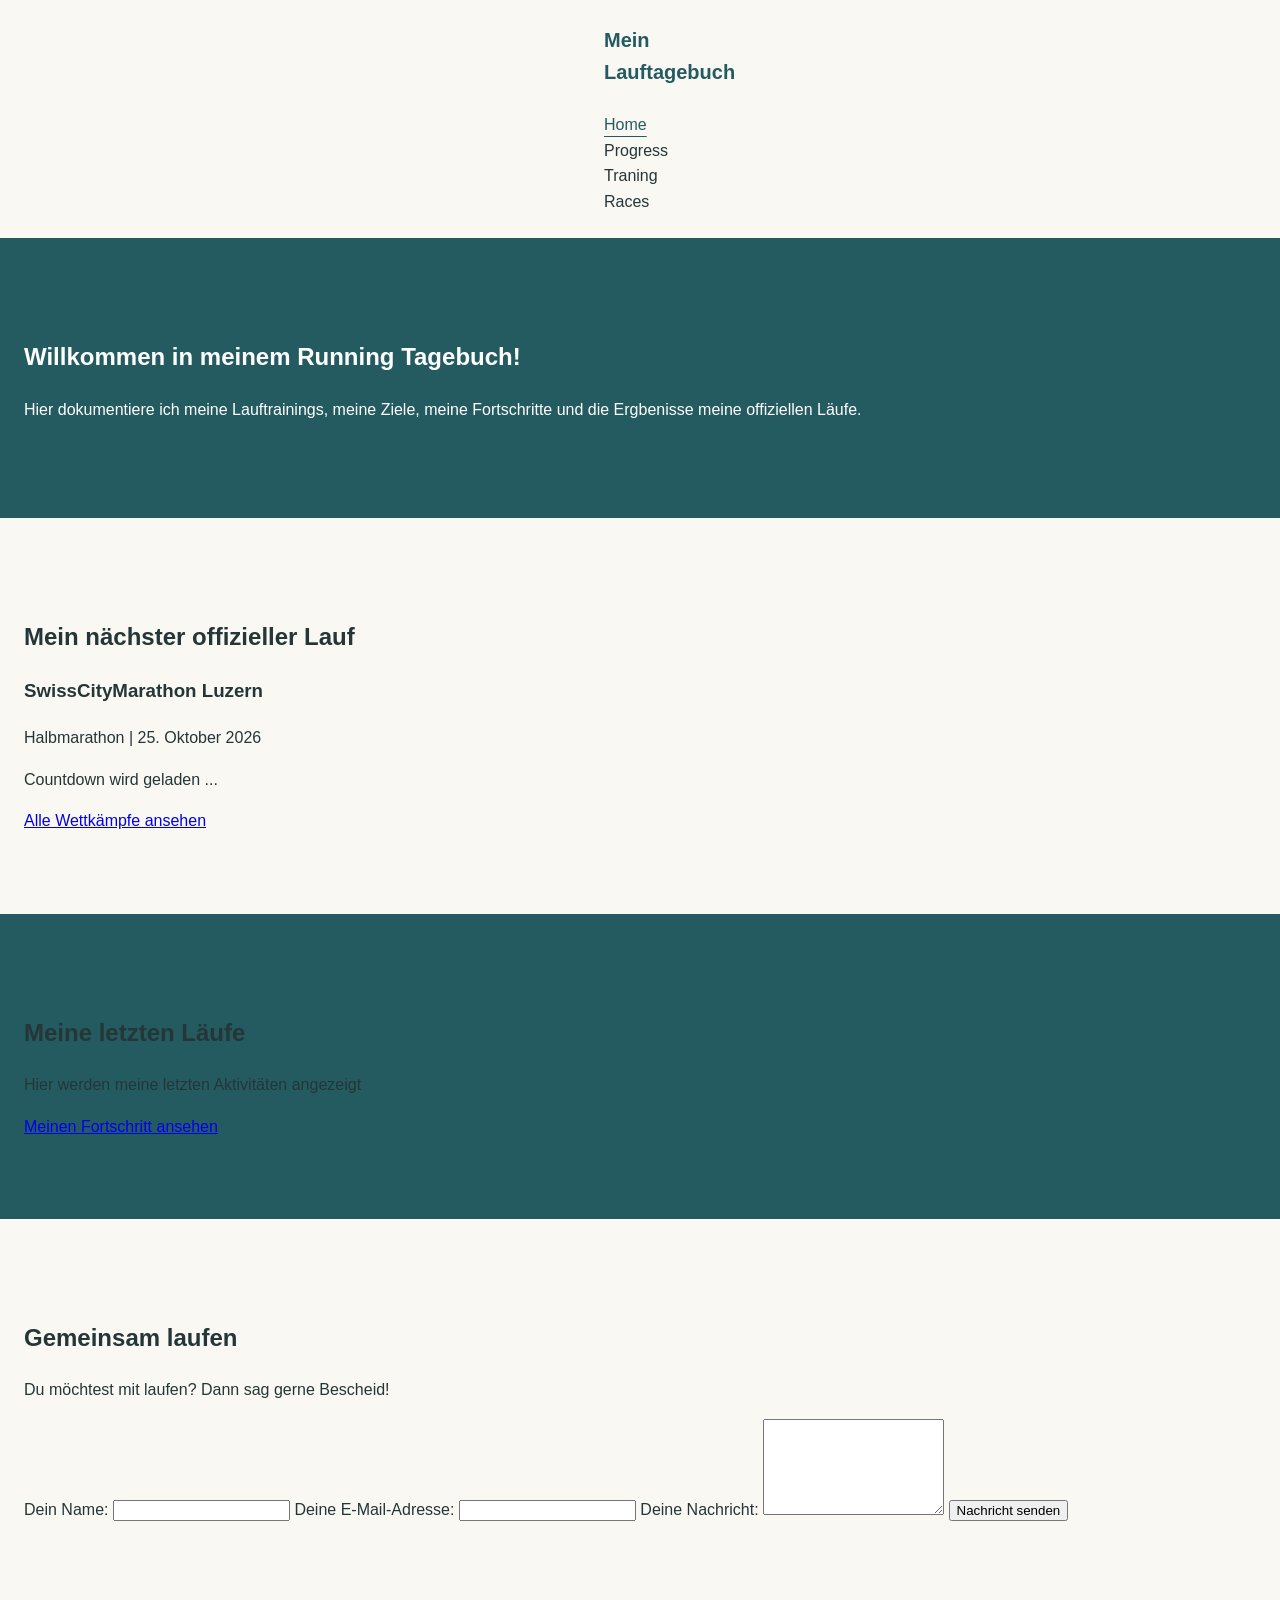
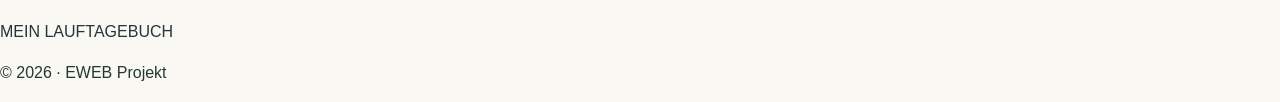
==== index.html @ d71d1ed4 "Verfeinerung Nav" ====
<!doctype html>
<html lang="de">
  <head>
    <meta charset="UTF-8" />
    <meta name="viewport" content="width=device-width, initial-scale=1.0" />
    <title>Startseite | Mein Running Tagebuch</title>
    <link rel="stylesheet" href="css/style.css" />
  </head>

  <body>
    <!-- Header und Navigation -->
    <header class="site-header">
      <div class="header-content">
        <a class="site-logo" href="index.html"> Mein Lauftagebuch </a>

        <nav aria-label="Hauptnavigation">
          <a href="index.html" aria-current="page">Home</a>
          <a href="progress.html">Progress</a>
          <a href="training.html">Traning</a>
          <a href="races.html">Races</a>
        </nav>
      </div>
    </header>

    <!-- Hauptinhalt -->
    <main>
      <!-- Begrüssung-->
      <section class="welcome">
        <h2>Willkommen in meinem Running Tagebuch!</h2>

        <p>
          Hier dokumentiere ich meine Lauftrainings, meine Ziele, meine
          Fortschritte und die Ergbenisse meine offiziellen Läufe.
        </p>
      </section>

      <!-- Nächster offizieller Lauf -->
      <section class="next-race">
        <h2>Mein nächster offizieller Lauf</h2>

        <h3>SwissCityMarathon Luzern</h3>
        <p>Halbmarathon | 25. Oktober 2026</p>

        <div id="race-countdown">
          <p>Countdown wird geladen ...</p>
        </div>

        <a href="races.html">Alle Wettkämpfe ansehen</a>
      </section>

      <!--Letze Läufe-->
      <section class="recent-runs">
        <h2>Meine letzten Läufe</h2>

        <div id="recent-runs-list">
          <p>Hier werden meine letzten Aktivitäten angezeigt</p>
        </div>

        <a href="progress.html">Meinen Fortschritt ansehen</a>
      </section>

      <!-- Gemeinsam laufen-->
      <section class="running-together">
        <h2>Gemeinsam laufen</h2>

        <p>Du möchtest mit laufen? Dann sag gerne Bescheid!</p>

        <form id="running-form">
          <label for="name">Dein Name:</label>
          <input type="text" id="name" name="name" required />

          <label for="email">Deine E-Mail-Adresse:</label>
          <input type="email" id="email" name="email" required />

          <label for="message">Deine Nachricht:</label>
          <textarea id="message" name="message" rows="6" required></textarea>

          <button type="submit">Nachricht senden</button>
        </form>
      </section>
    </main>

    <!--Footer-->
    <footer class="site-footer">
      <div class="footer-content">
        <p class="footer-brand">MEIN LAUFTAGEBUCH</p>
        <p>© 2026 · EWEB Projekt</p>
      </div>
    </footer>

    <!--Javasript-->
    <script src="js/script.js"></script>
  </body>
</html>
---- css/style.css ----
:root {
  --color-background: #faf8f3;
  --color-sage-light: #d6e2d5;
  --color-sage: #9cb9a5;
  --color-primary: #245b61;
  --color-text: #253638;
  --color-white: #ffffff;
}

* {
  box-sizing: border-box;
}

body {
  margin: 0;
  background-color: var(--color-background);
  color: var(--color-text);
  font-family: Arial, Helvetica, sans-serif;
  font-size: 16px;
  line-height: 1.6;
}

/*Einheitliche Gestaltung der Bereiche */
main section {
  padding: 80px 24px;
}

/*Willkommensblock: Petrol */
.welcome {
  background-color: var(--color-primary);
  color: var(--color-white);
}

/* Nächster offizieller Lauf: Beige */
.next-race {
  background-color: var(--color-background);
  color: var(--color-text);
}

/*Letzte Läufe: Salbeigrün */
.recent-runs {
  background-color: var(--color-primary);
  color: var(--color-text);
}

/* Gemeinsam Laufen: Beige */
.running-together {
  background-color: var(--color-background);
  color: var(--color-text);
}


/* Naigation */
.site-header {
  background-color: var(--color-background);
}

.header-content {
  max-width: 120px;
  margin: 0 auto;
  padding: 24px;
  display: flex;
  justify-content: space-between;
  align-items: center;
  gap: 24px;
  flex-wrap: wrap;
}

.site-logo {
  color: var(--color-primary);
  font-size: 1.25rem;
  font-weight: bold;
  text-decoration: none;
}

site.header nav {
  display: flex;
  gap: 24px;
  flex-wrap: wrap,
}

.site-header nav a {
  color: var(--color-text);
  text-decoration: none;
  font-weight: 500;
}

.site-header nav a:hover,
.site-header nav a[aria-current="page"] {
  color: var(--color-primary);
  text-decoration: underline;
  text-underline-offset: 6px;
}
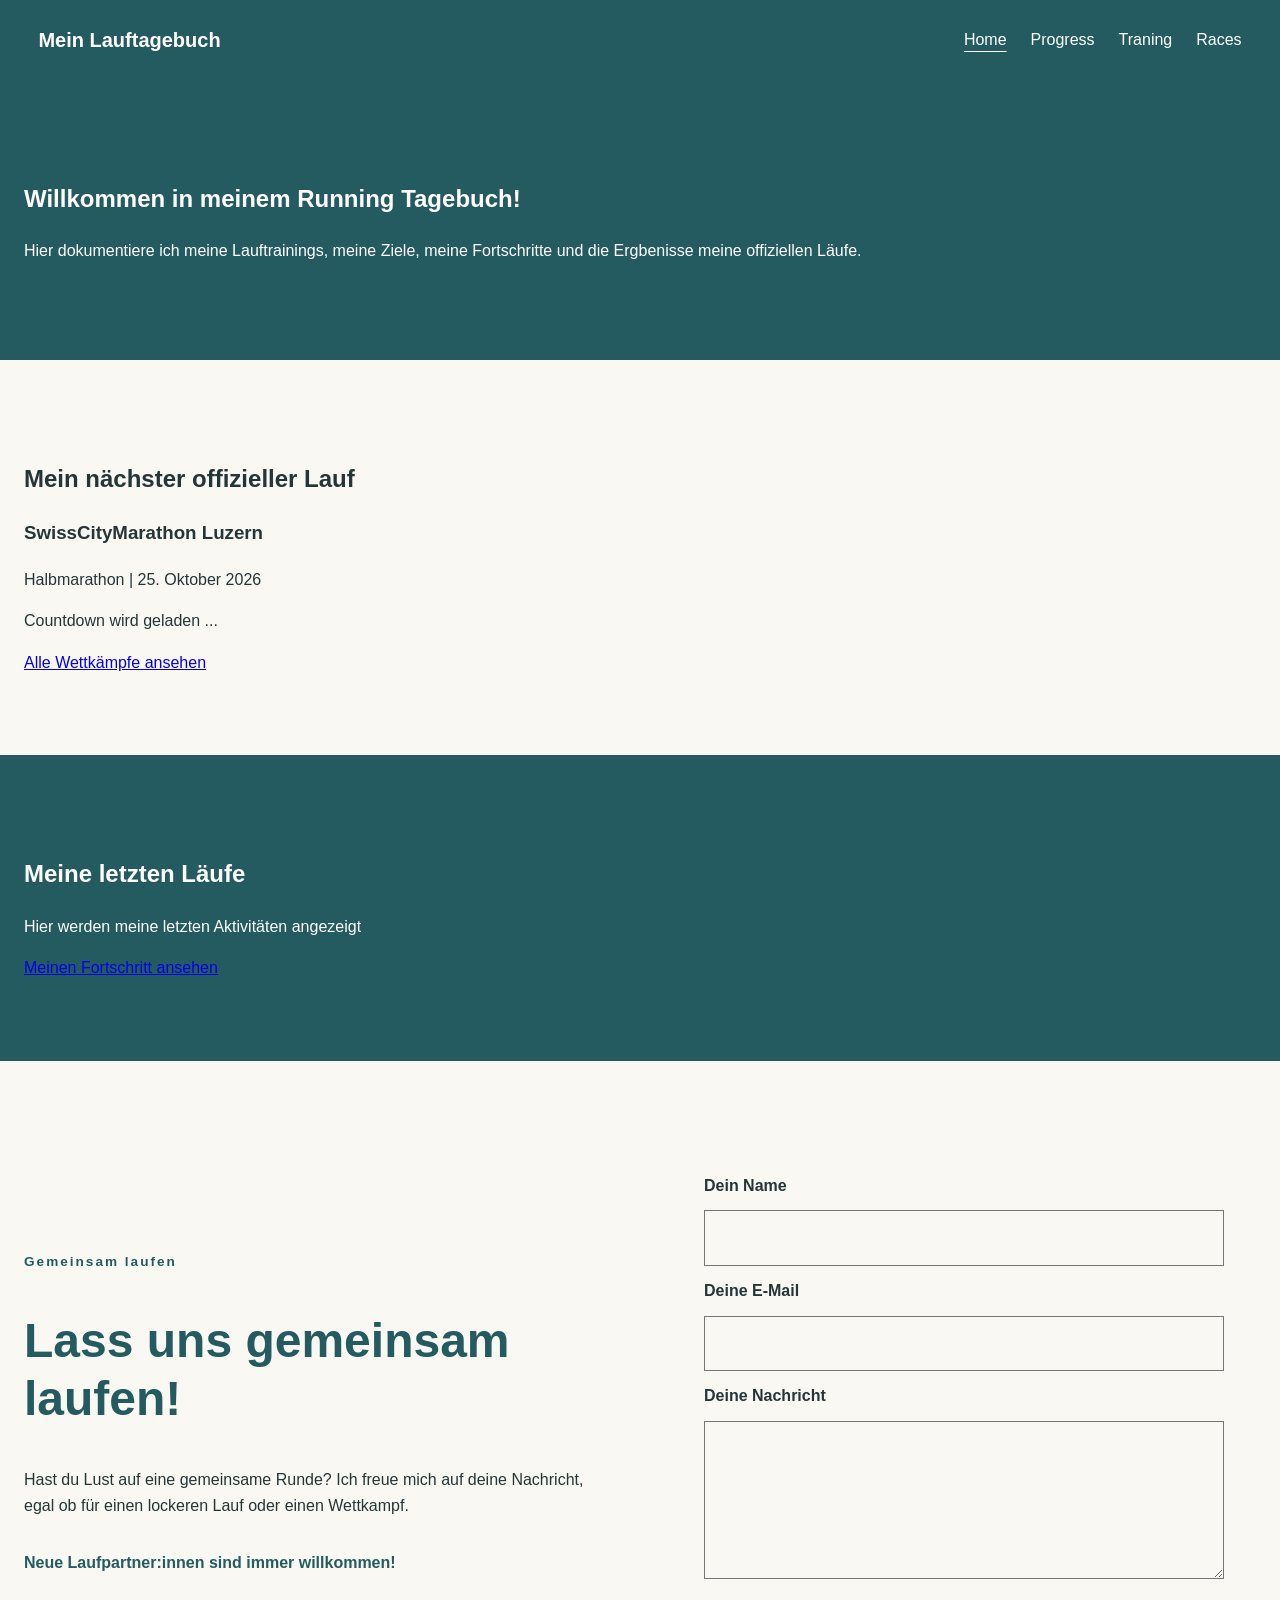
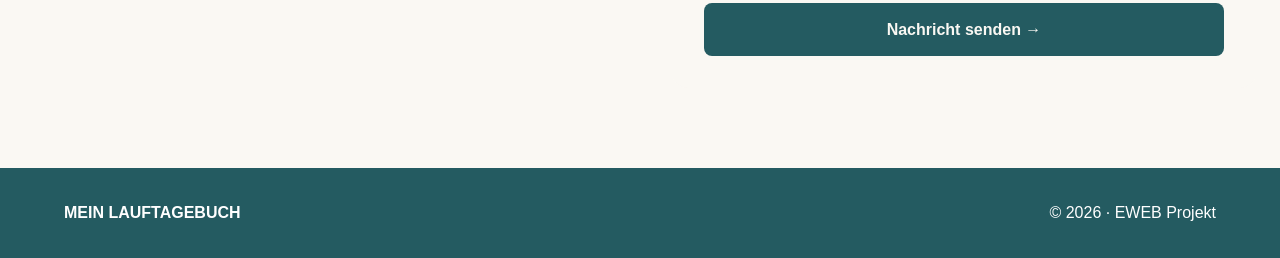
==== commit bc9c3fe5: "Running Form" ====
--- a/index.html
+++ b/index.html
@@ -61,22 +61,46 @@
 
       <!-- Gemeinsam laufen-->
       <section class="running-together">
-        <h2>Gemeinsam laufen</h2>
+        <div class="running-content">
+          <div class="running-intro">
+            <p class="section-label">Gemeinsam laufen</p>
+            <h2>Lass uns gemeinsam laufen!</h2>
 
-        <p>Du möchtest mit laufen? Dann sag gerne Bescheid!</p>
+            <p>
+              Hast du Lust auf eine gemeinsame Runde? Ich freue mich auf deine
+              Nachricht, egal ob für einen lockeren Lauf oder einen Wettkampf.
+            </p>
 
-        <form id="running-form">
-          <label for="name">Dein Name:</label>
-          <input type="text" id="name" name="name" required />
+            <p class="running-note">
+              Neue Laufpartner:innen sind immer willkommen!
+            </p>
+          </div>
 
-          <label for="email">Deine E-Mail-Adresse:</label>
-          <input type="email" id="email" name="email" required />
+          <form id="running-form" class="running-form">
+            <label for="name">Dein Name</label>
+            <input
+              type="text"
+              id="name"
+              name="name"
+              autocomplete="name"
+              required
+            />
 
-          <label for="message">Deine Nachricht:</label>
-          <textarea id="message" name="message" rows="6" required></textarea>
+            <label for="email">Deine E-Mail</label>
+            <input
+              type="email"
+              id="email"
+              name="email"
+              autocomplete="email"
+              required
+            />
 
-          <button type="submit">Nachricht senden</button>
-        </form>
+            <label for="message">Deine Nachricht</label>
+            <textarea id="message" name="message" rows="5" required></textarea>
+
+            <button type="submit">Nachricht senden →</button>
+          </form>
+        </div>
       </section>
     </main>
 
--- a/css/style.css
+++ b/css/style.css
@@ -40,7 +40,7 @@
 /*Letzte Läufe: Salbeigrün */
 .recent-runs {
   background-color: var(--color-primary);
-  color: var(--color-text);
+  color: var(--color-white);
 }
 
 /* Gemeinsam Laufen: Beige */
@@ -49,16 +49,15 @@
   color: var(--color-text);
 }
 
-
-/* Naigation */
+/* Navigation */
 .site-header {
-  background-color: var(--color-background);
+  background-color: var(--color-primary);
 }
 
 .header-content {
-  max-width: 120px;
-  margin: 0 auto;
-  padding: 24px;
+  max-width: 100%;
+  margin: 0;
+  padding: 24px clamp(16px, 3vw, 48px);
   display: flex;
   justify-content: space-between;
   align-items: center;
@@ -67,27 +66,159 @@
 }
 
 .site-logo {
-  color: var(--color-primary);
+  color: #ffffff;
   font-size: 1.25rem;
   font-weight: bold;
   text-decoration: none;
 }
 
-site.header nav {
+.site-header nav {
   display: flex;
   gap: 24px;
-  flex-wrap: wrap,
+  flex-wrap: wrap;
 }
 
 .site-header nav a {
-  color: var(--color-text);
+  color: #ffffff;
   text-decoration: none;
   font-weight: 500;
 }
 
 .site-header nav a:hover,
 .site-header nav a[aria-current="page"] {
-  color: var(--color-primary);
+  color: #ffffff;
   text-decoration: underline;
   text-underline-offset: 6px;
-}+}
+
+/* Footer */
+.site-footer {
+  background-color: var(--color-primary);
+  color: var(--color-white);
+}
+
+.footer-content {
+  max-width: 1200px;
+  margin: 0 auto;
+  padding: 32px 24px;
+  display: flex;
+  justify-content: space-between;
+  align-items: center;
+  gap: 16px;
+  flex-wrap: wrap;
+}
+
+.footer-content p {
+  margin: 0;
+}
+
+.footer-brand {
+  font-weight: bold;
+}
+
+/* Sichtbarer Tastaturfokus */
+a:focus-visible,
+button:focus-visible,
+input:foucus-visible,
+textarea:focus-visible {
+  outline: 3px solid #9cb9a5;
+  outline-offset: 4px;
+}
+
+/* Anpassung für Smartphone */
+@media (max-width: 600px) {
+  .header-content {
+    flex-direction: column;
+    align-items: flex-start;
+  }
+
+  .site-header nav {
+    gap: 12px 20px;
+  }
+
+  .footer-content {
+    flex-direction: column;
+    align-items: flex-start;
+  }
+}
+
+/* Run Together */
+.running-content {
+  max-width: 100%;
+  margin: 0 auto;
+  display: grid;
+  grid-template-columns: 1fr 1fr;
+  gap: 64px;
+  align-items: center;
+}
+
+.running-intro h2 {
+  color: var(--color-primary);
+  font-size: clamp(2rem, 4vw, 3rem);
+  line-height: 1.2;
+}
+
+.section-label {
+  color: var(--color-primary);
+  font-size: 0.85rem;
+  font-weight: bold;
+  letter-spacing: 2px;
+}
+
+.running-note {
+  margin-top: 32px;
+  font-weight: bold;
+  color: var(--color-primary);
+}
+
+/* Formularkarte */
+.running-form {
+  background-color: var(--color-background);
+  padding: 32px;
+  border-radius: 16px;
+  display: flex;
+  flex-direction: column;
+  gap: 12px;
+}
+
+.running-form label {
+  font-weight: 600;
+}
+
+.running-form input,
+.running-form textarea {
+  width: 100%;
+  padding: 14px;
+  border: 1px solid #777777;
+  font: inherit;
+  background-color: var(--color-background);
+  color: var(--color-text);
+}
+
+.running-form button {
+  margin-top: 12px;
+  padding: 14px 20px;
+  border: none;
+  border-radius: 8px;
+  background-color: var(--color-primary);
+  color: var(--color-background);
+  font: inherit;
+  font-weight: bold;
+  cursor: pointer;
+}
+
+.running-form button:hover {
+  text-decoration: underline;
+}
+
+/* Smartphone */
+@media (max-width: 768px) {
+  .running-content {
+    grid-template-columns: 1fr;
+    gap: 32px;
+  }
+
+  .running-form {
+    padding: 24px;
+  }
+}
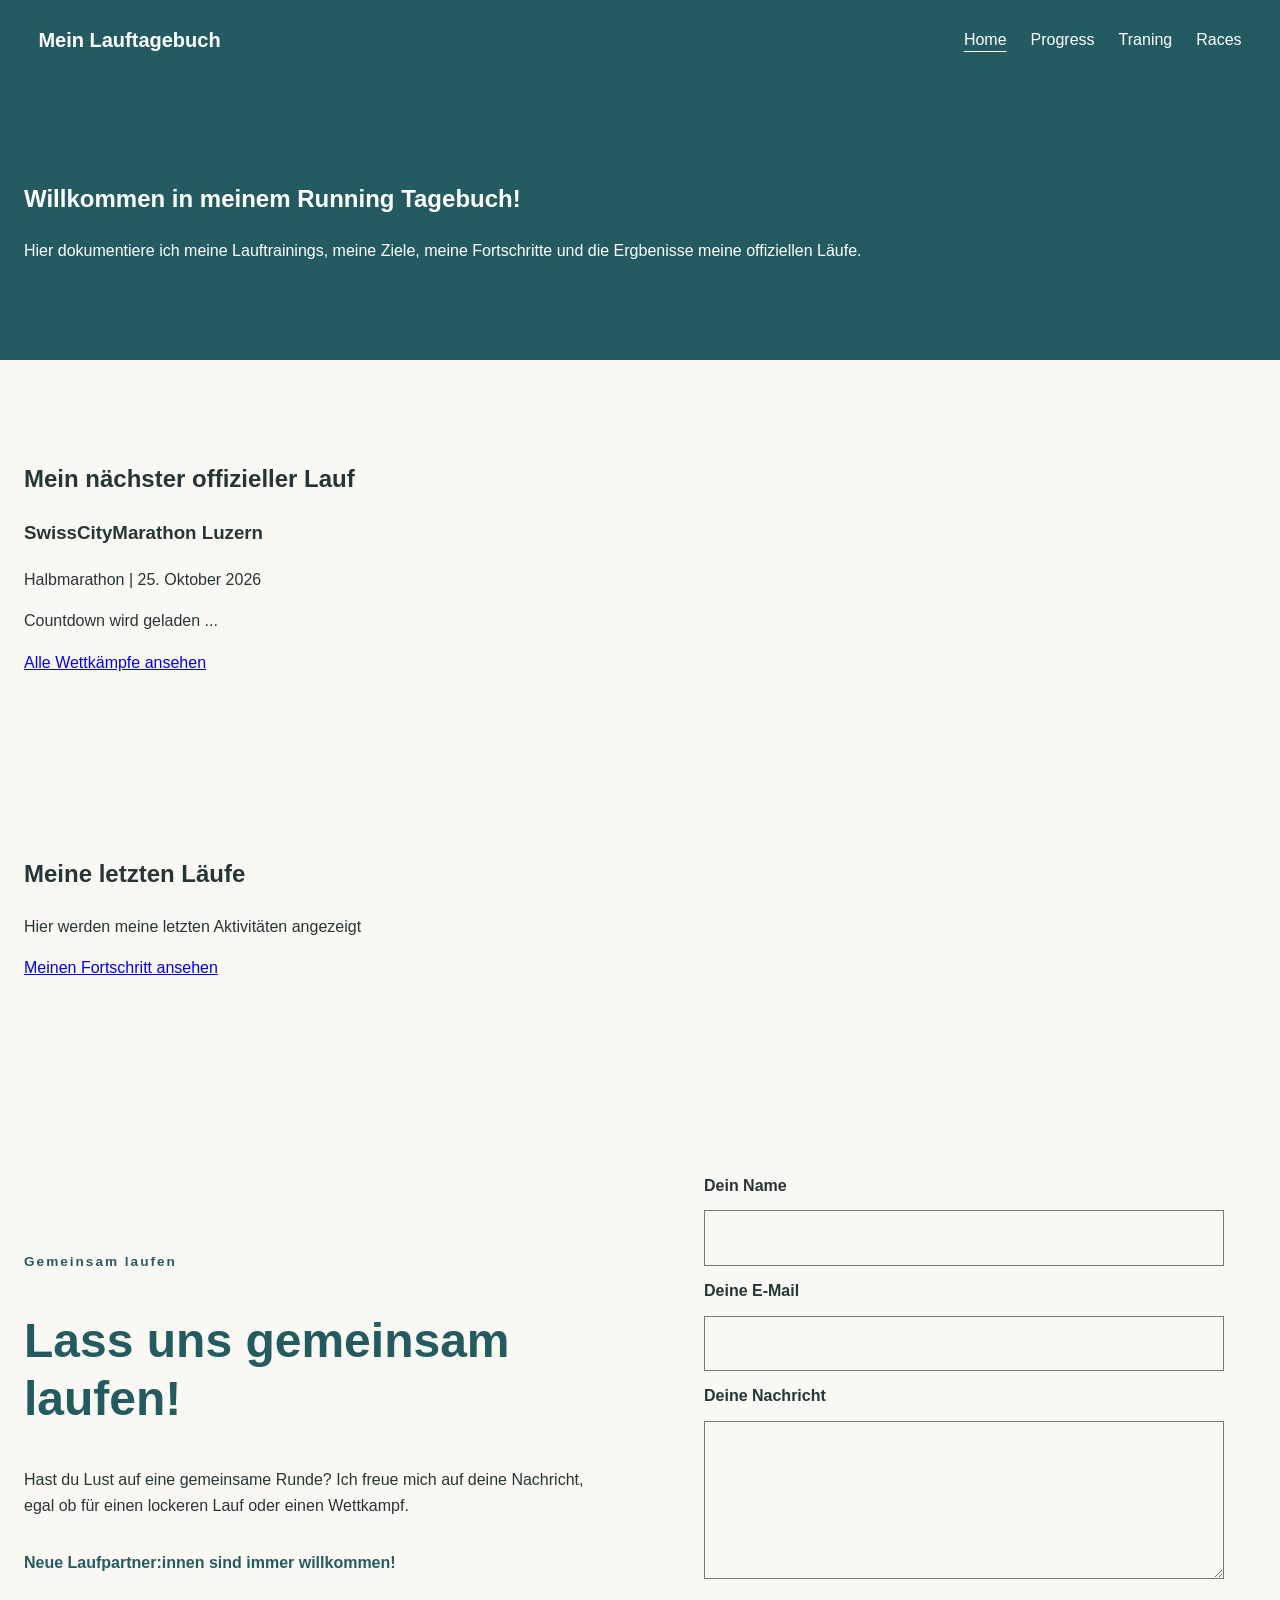
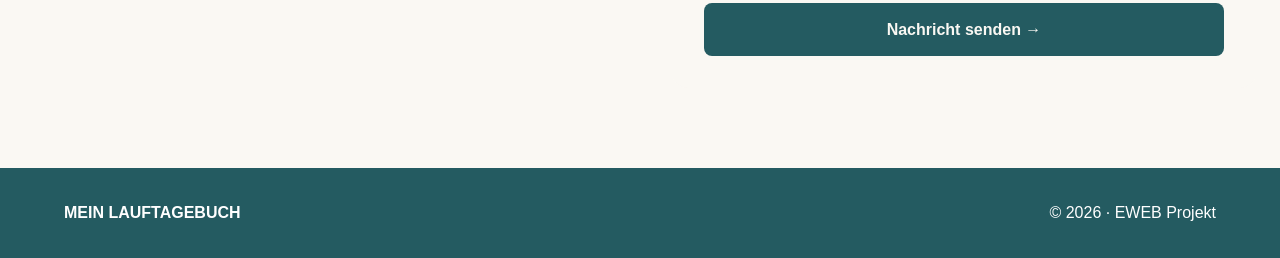
==== commit 0c209853: "Test" ====
--- a/index.html
+++ b/index.html
@@ -49,7 +49,7 @@
       </section>
 
       <!--Letze Läufe-->
-      <section class="recent-runs">
+      <section class="recent-activities">
         <h2>Meine letzten Läufe</h2>
 
         <div id="recent-runs-list">
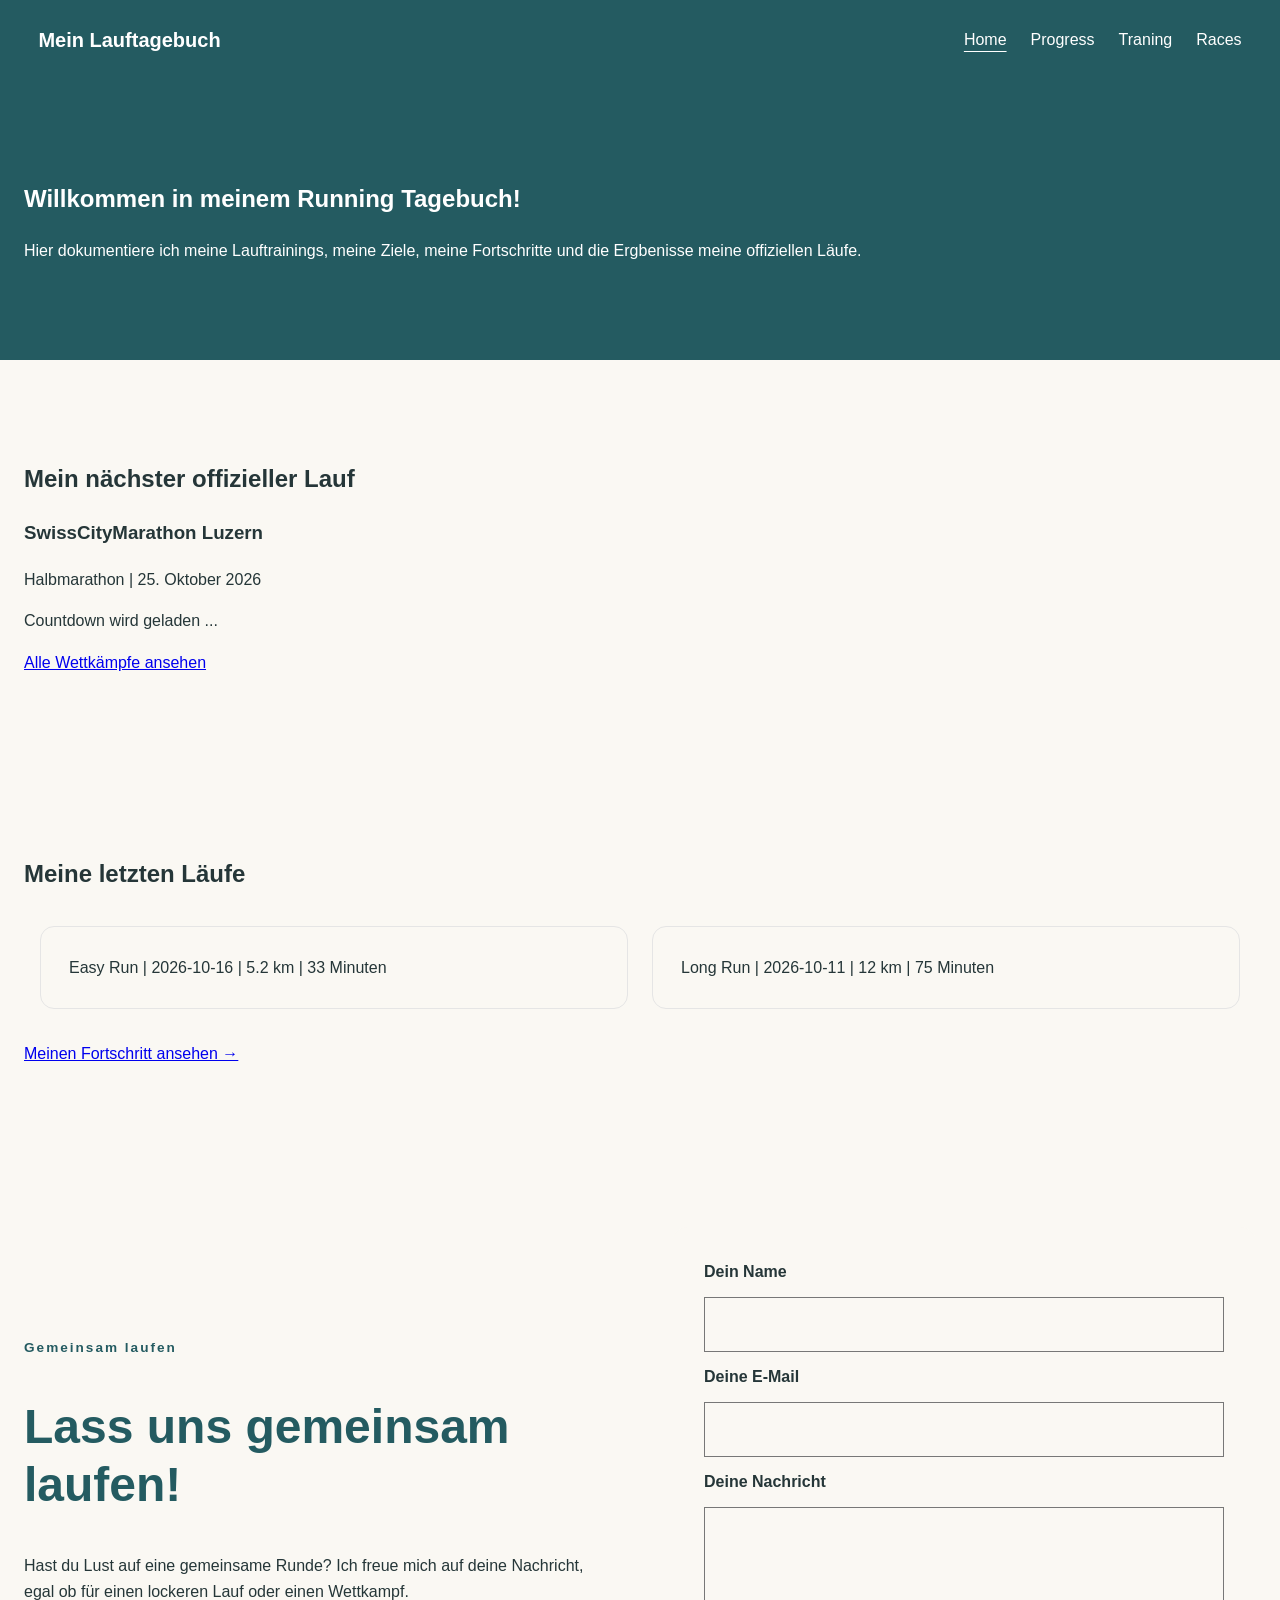
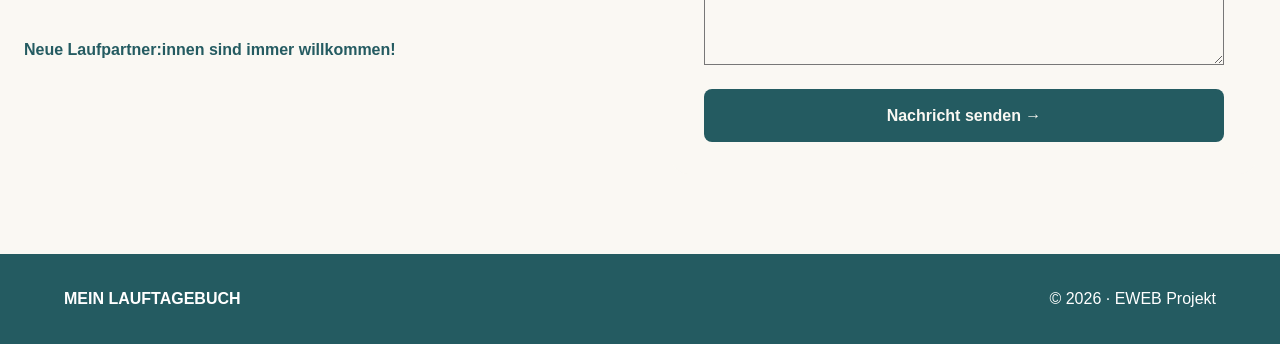
==== commit 0072605e: "Optik Progress Homepage" ====
--- a/index.html
+++ b/index.html
@@ -56,7 +56,9 @@
           <p>Hier werden meine letzten Aktivitäten angezeigt</p>
         </div>
 
-        <a href="progress.html">Meinen Fortschritt ansehen</a>
+        <div class="progress.html">
+          <a href="progress.html"> Meinen Fortschritt ansehen → </a>
+        </div>
       </section>
 
       <!-- Gemeinsam laufen-->
@@ -114,5 +116,6 @@
 
     <!--Javasript-->
     <script src="js/script.js"></script>
+    <script src="js/activities.js"></script>
   </body>
 </html>
--- a/css/style.css
+++ b/css/style.css
@@ -222,3 +222,53 @@
     padding: 24px;
   }
 }
+
+/* Letzte drei Läufe */
+#recent-runs-list {
+  display: grid;
+  grid-template-columns: repeat(2, 1fr);
+  gap: 24px;
+  max-width: 1200px;
+  margin: 32px auto;
+}
+
+/* Einzelne Laufkart */
+.run-card {
+  background-color: var(--color-background);
+  color: var(--color-text);
+  padding: 28px;
+  border-radius: 14px;
+  border: 1px solid #e5e5e5;
+}
+
+.run-card h3 {
+  color: var(--color-primary);
+  margin-top: 0;
+}
+
+/* Link unter den Karten */
+.progress-link {
+  text-align: center;
+  margin-top: 32px;
+}
+
+.progress-link a {
+  display: inline-block;
+  color: var(--color-background);
+  border: 1px solid var(--color-background);
+  padding: 12px 24px;
+  border-radius: 8px;
+  text-decoration: none;
+}
+
+.progress-link a:hover {
+  background-color: var(--color-background);
+  color: var(--color-primary);
+}
+
+/* Responsive Darstellung */
+@media (max-width: 800px) {
+  #recent-runs-list {
+    grid-template-columns: 1fr;
+  }
+}
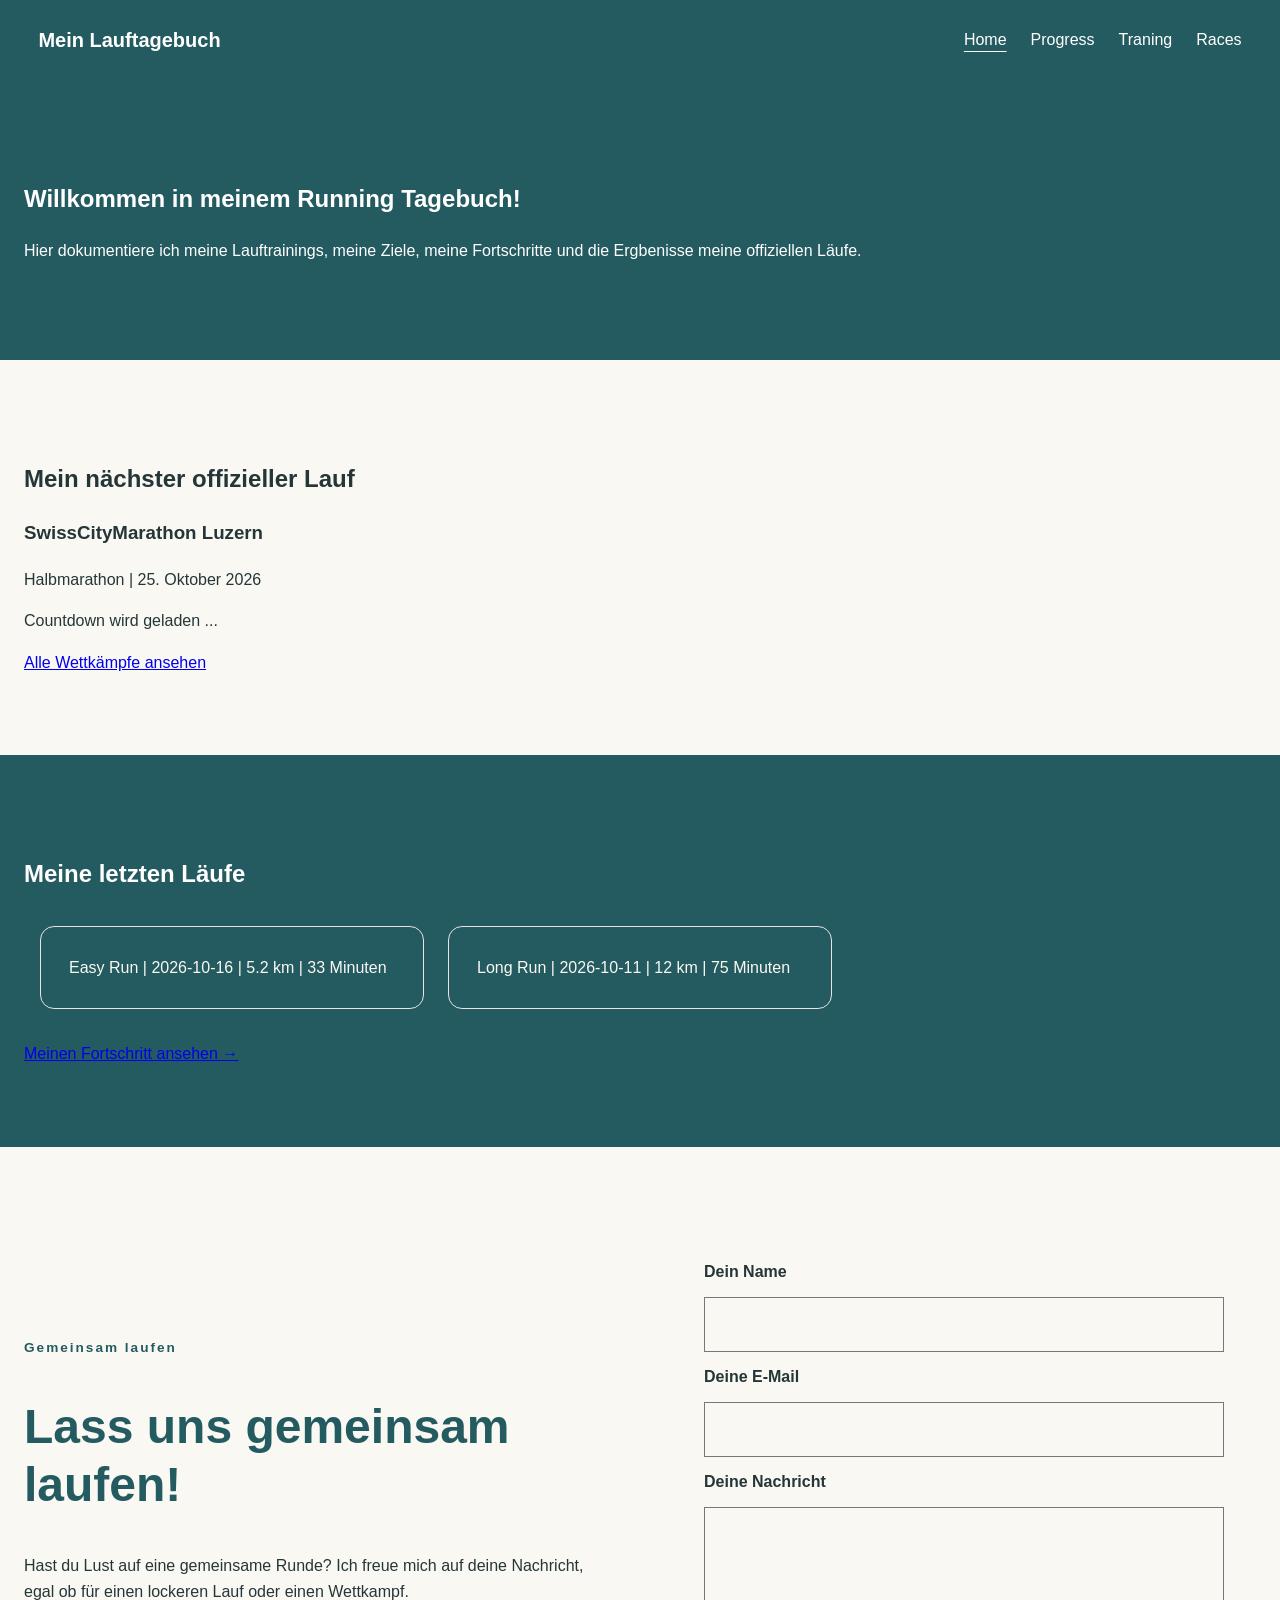
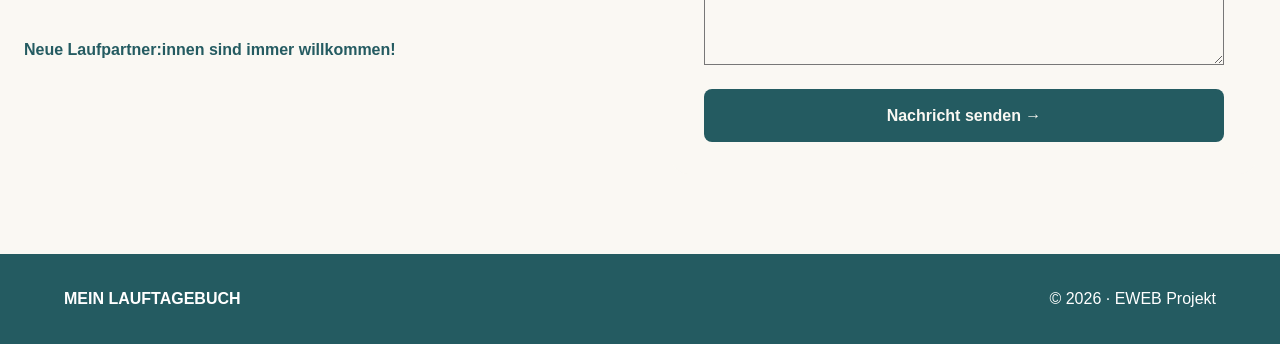
==== commit dd99e51e: "Feinschliff" ====
--- a/index.html
+++ b/index.html
@@ -49,7 +49,7 @@
       </section>
 
       <!--Letze Läufe-->
-      <section class="recent-activities">
+      <section class="recent-runs">
         <h2>Meine letzten Läufe</h2>
 
         <div id="recent-runs-list">
--- a/css/style.css
+++ b/css/style.css
@@ -226,16 +226,22 @@
 /* Letzte drei Läufe */
 #recent-runs-list {
   display: grid;
-  grid-template-columns: repeat(2, 1fr);
+  grid-template-columns: repeat(3, minmax(0, 1fr));
   gap: 24px;
   max-width: 1200px;
   margin: 32px auto;
 }
 
+@media (max-width: 800px) {
+  #recent-runs-list {
+    grid-template-columns: 1fr;
+  }
+}
+
 /* Einzelne Laufkart */
 .run-card {
-  background-color: var(--color-background);
-  color: var(--color-text);
+  background-color: var(--color-primary);
+  color: var(--color-background);
   padding: 28px;
   border-radius: 14px;
   border: 1px solid #e5e5e5;
@@ -255,7 +261,7 @@
 .progress-link a {
   display: inline-block;
   color: var(--color-background);
-  border: 1px solid var(--color-background);
+  border: 1px solid var(--color-primary);
   padding: 12px 24px;
   border-radius: 8px;
   text-decoration: none;
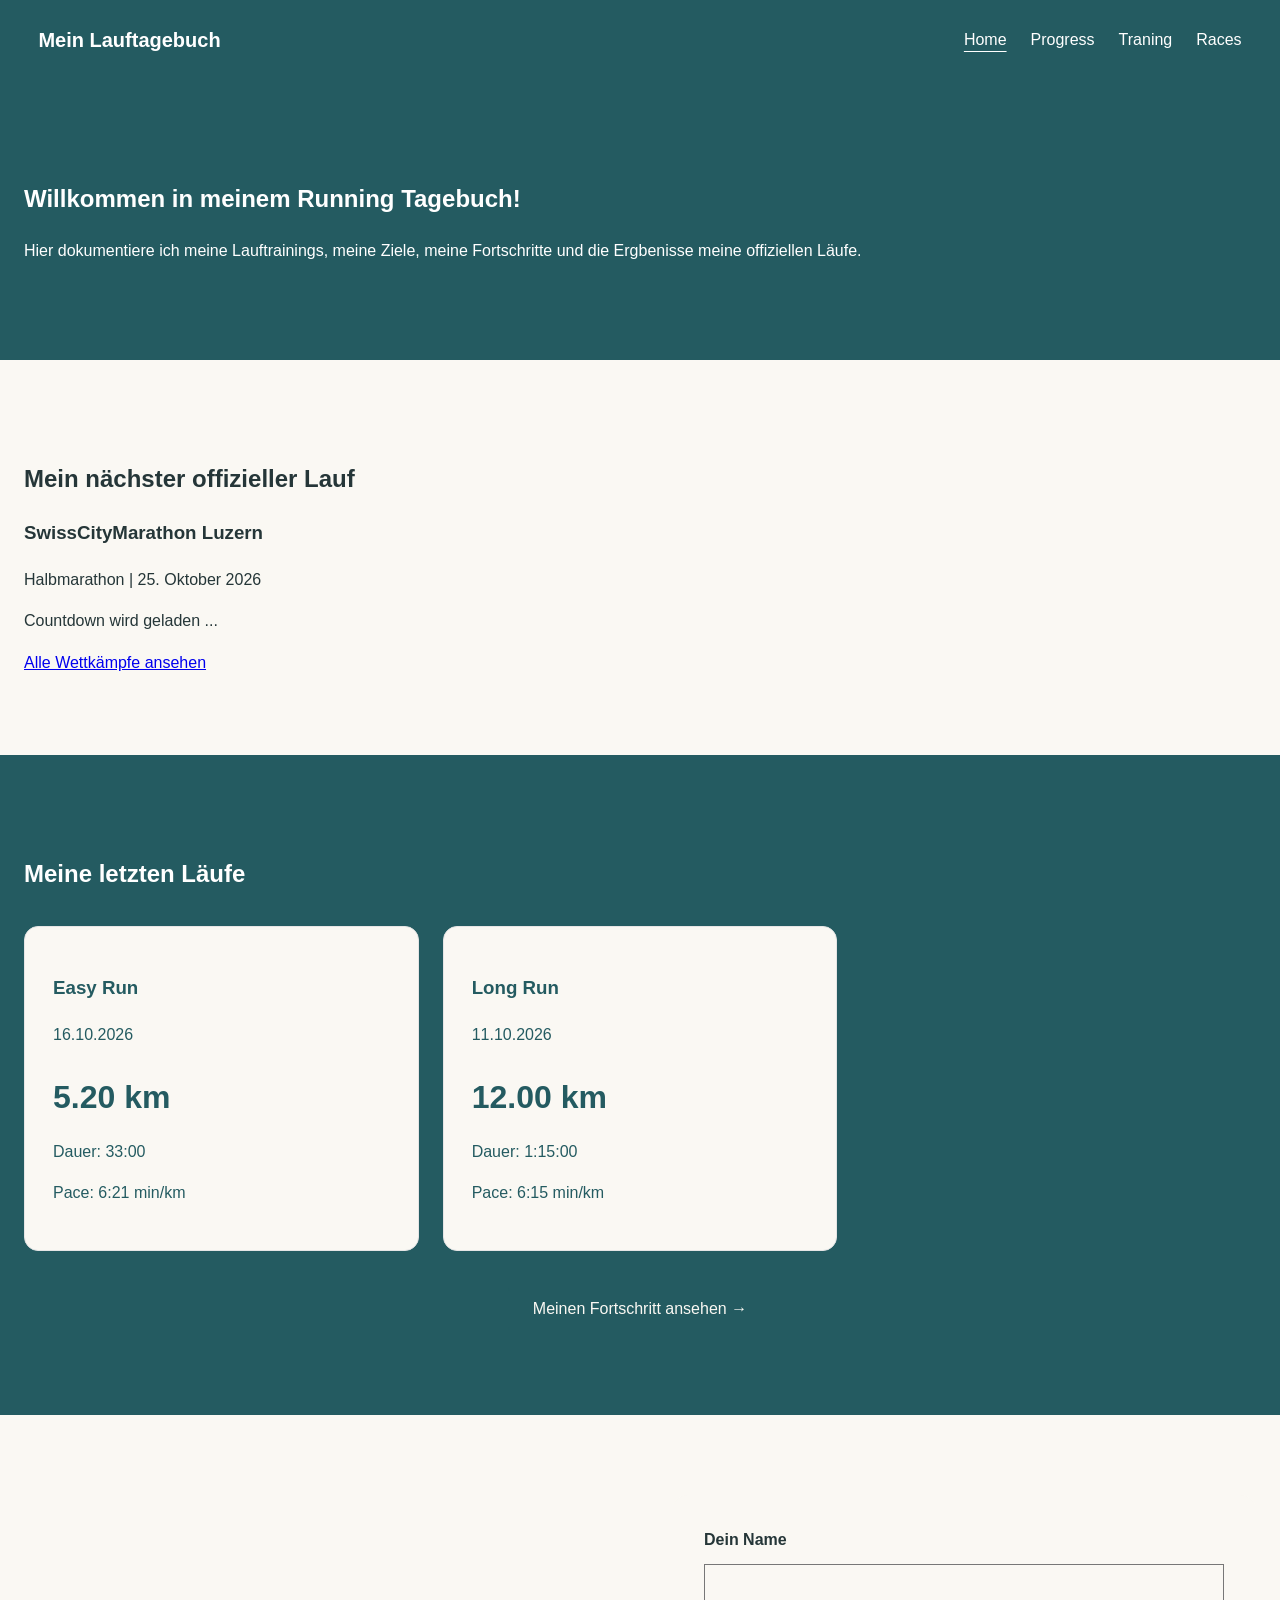
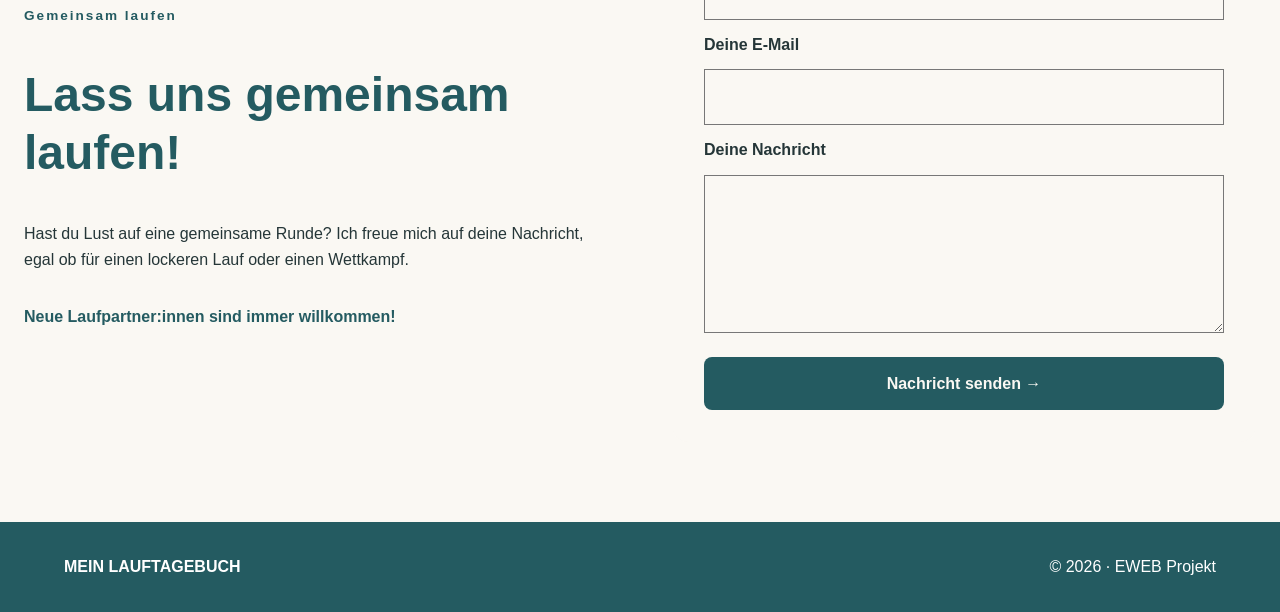
==== commit 350b042f: "diverses" ====
--- a/index.html
+++ b/index.html
@@ -56,8 +56,8 @@
           <p>Hier werden meine letzten Aktivitäten angezeigt</p>
         </div>
 
-        <div class="progress.html">
-          <a href="progress.html"> Meinen Fortschritt ansehen → </a>
+        <div class="progress-link">
+          <a href="progress.html">Meinen Fortschritt ansehen →</a>
         </div>
       </section>
 
--- a/css/style.css
+++ b/css/style.css
@@ -228,7 +228,6 @@
   display: grid;
   grid-template-columns: repeat(3, minmax(0, 1fr));
   gap: 24px;
-  max-width: 1200px;
   margin: 32px auto;
 }
 
@@ -240,8 +239,8 @@
 
 /* Einzelne Laufkart */
 .run-card {
-  background-color: var(--color-primary);
-  color: var(--color-background);
+  background-color: var(--color-background);
+  color: var(--color-primary);
   padding: 28px;
   border-radius: 14px;
   border: 1px solid #e5e5e5;
@@ -249,7 +248,25 @@
 
 .run-card h3 {
   color: var(--color-primary);
-  margin-top: 0;
+  margin-top: 0 0 8px;
+}
+
+.run-date {
+  color: var(--color-primary);
+  margin: 0 0 24px;
+}
+
+.run-distance {
+  color: var(--color-primary);
+  font-size: 2rem;
+  font-weight: bold;
+  margin: 0 0 16px;
+}
+
+@media (max-width: 800px) {
+  #recent-runs-list {
+    grid-template-columns: 1fr;
+  }
 }
 
 /* Link unter den Karten */
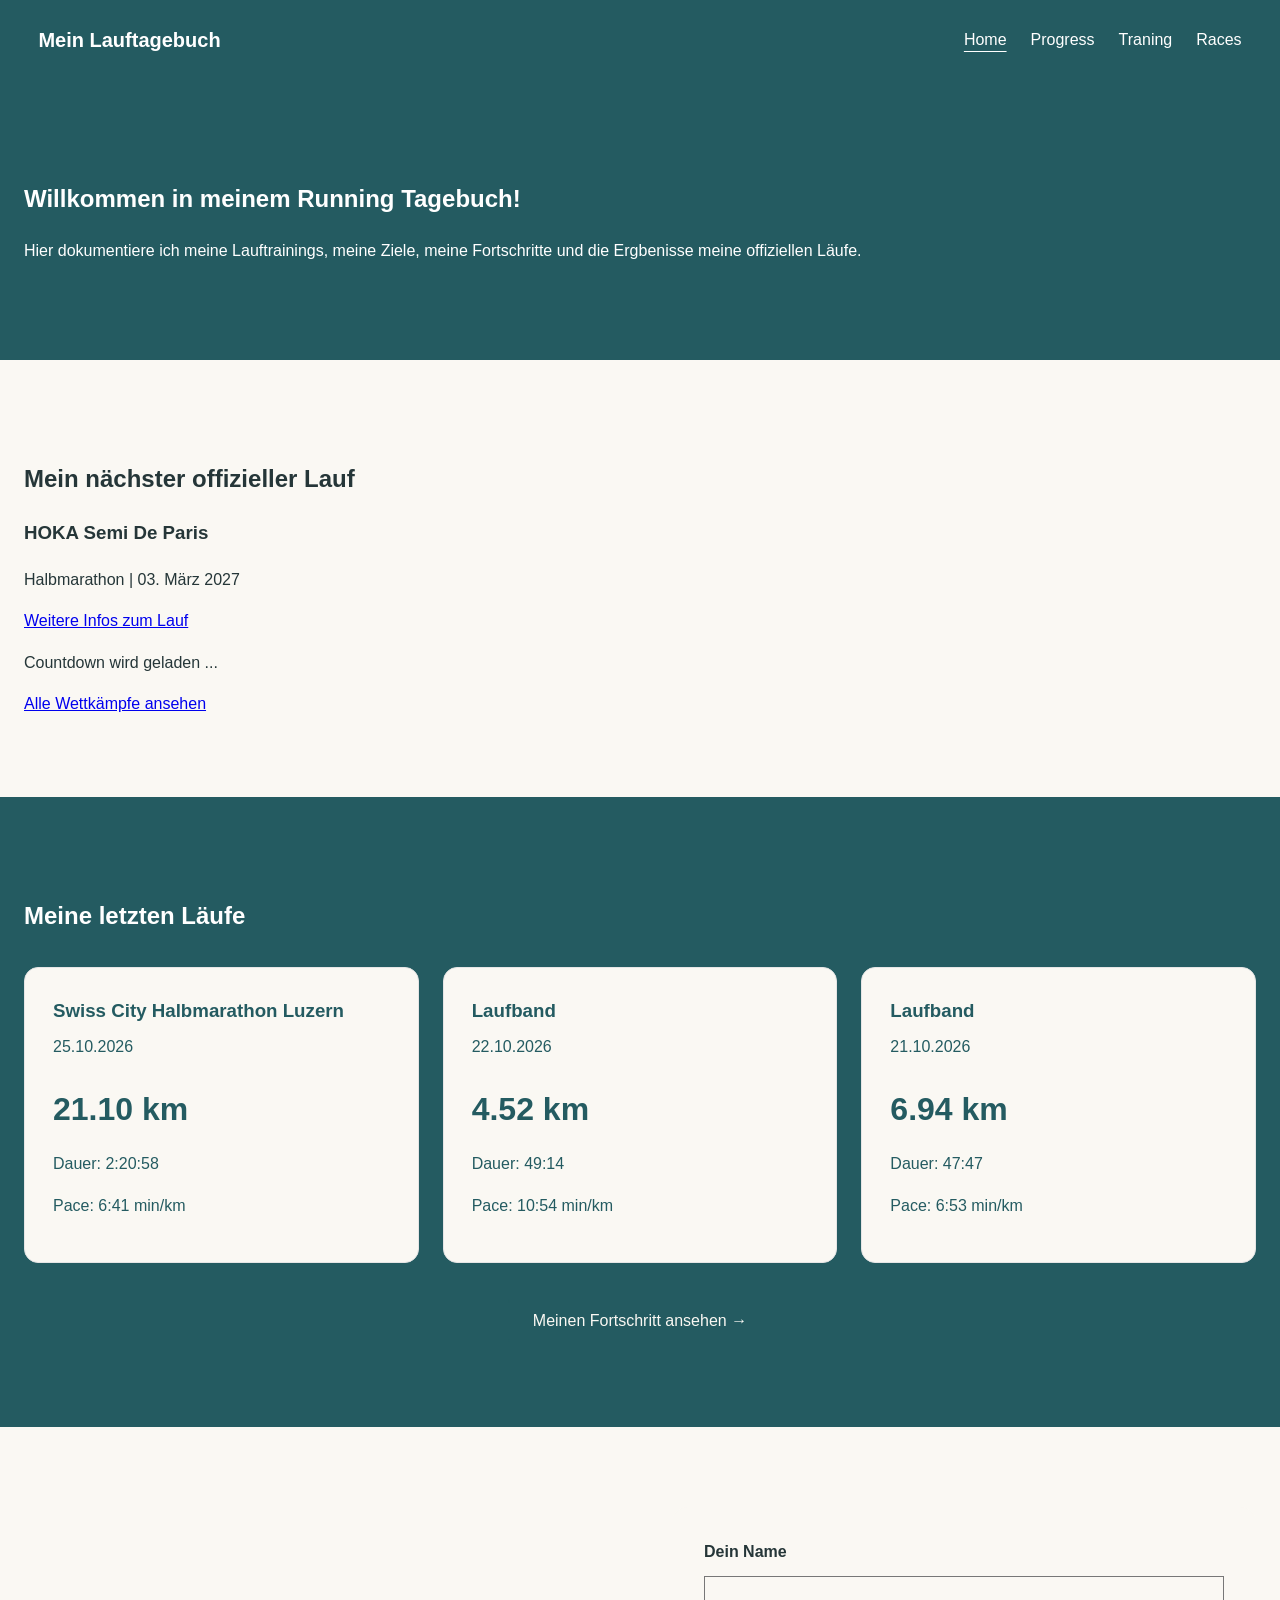
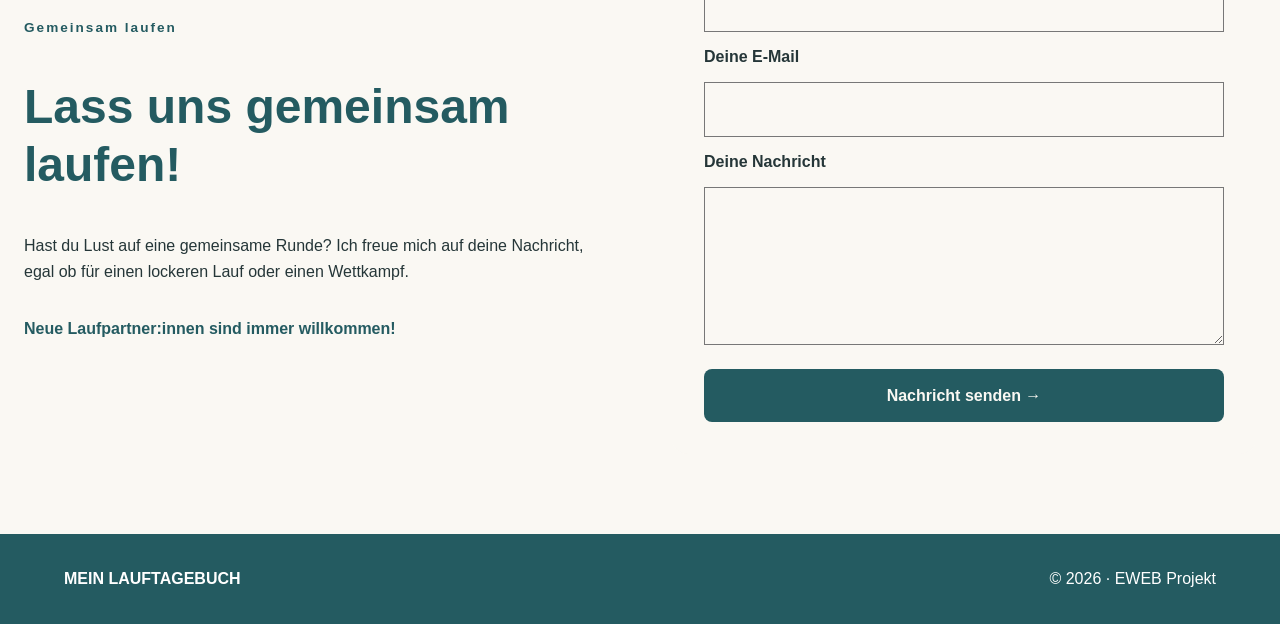
==== commit d35da599: "anstehenden Lauf aktualisiert" ====
--- a/index.html
+++ b/index.html
@@ -38,8 +38,11 @@
       <section class="next-race">
         <h2>Mein nächster offizieller Lauf</h2>
 
-        <h3>SwissCityMarathon Luzern</h3>
-        <p>Halbmarathon | 25. Oktober 2026</p>
+        <h3>HOKA Semi De Paris</h3>
+        <p>Halbmarathon | 03. März 2027</p>
+        <a href="https://www.hoka.com/en/ch/semi-de-paris/" target="_blank"
+          >Weitere Infos zum Lauf</a
+        >
 
         <div id="race-countdown">
           <p>Countdown wird geladen ...</p>
--- a/css/style.css
+++ b/css/style.css
@@ -23,6 +23,10 @@
 /*Einheitliche Gestaltung der Bereiche */
 main section {
   padding: 80px 24px;
+}
+
+.progress-page section {
+  padding: 40px 24px;
 }
 
 /*Willkommensblock: Petrol */
@@ -119,7 +123,7 @@
 /* Sichtbarer Tastaturfokus */
 a:focus-visible,
 button:focus-visible,
-input:foucus-visible,
+input:focus-visible,
 textarea:focus-visible {
   outline: 3px solid #9cb9a5;
   outline-offset: 4px;
@@ -248,7 +252,7 @@
 
 .run-card h3 {
   color: var(--color-primary);
-  margin-top: 0 0 8px;
+  margin: 0 0 8px;
 }
 
 .run-date {
@@ -295,3 +299,137 @@
     grid-template-columns: 1fr;
   }
 }
+
+/* Progress Seite */
+
+/* Hauptbereich */
+.progress-page {
+  background-color: var(--color-background);
+}
+
+/* Einleitung */
+.progress-intro {
+  text-align: center;
+  color: var(--color-primary);
+}
+
+.progress-intro h1 {
+  font-size: clamp(2rem, 4vw, 3rem);
+  line-height: 1.2;
+  margin: 0 0 16px;
+}
+
+.progress-intro p {
+  margin: 0;
+}
+
+/* Statistik-Karten */
+.progress-stats {
+  display: grid;
+  grid-template-columns: repeat(3, minmax(0, 1fr));
+  gap: 24px;
+  max-width: 1200px;
+  margin: 0 auto;
+}
+
+.stat-card {
+  background-color: var(--color-primary);
+  color: var(--color-white);
+  padding: 32px;
+  border-radius: 14px;
+  text-align: center;
+}
+
+.stat-card h2 {
+  font-size: 1rem;
+  font-weight: normal;
+  margin: 0 0 16px;
+}
+
+.stat-card p {
+  font-size: clamp(1.5rem, 3vw, 2.5rem);
+  font-weight: bold;
+  margin: 0;
+}
+
+/* Diagrammbereich */
+.progress-charts {
+  display: grid;
+  grid-template-columns: 1fr;
+  gap: 32px;
+  max-width: 1200px;
+  margin: 0 auto;
+}
+
+.chart-card {
+  background-color: var(--color-white);
+  border: 1px solid var(--color-primary);
+  border-radius: 14px;
+  padding: 32px;
+}
+
+.chart-card h2 {
+  color: var(--color-primary);
+  font-size: 1.5rem;
+  margin: 0 0 24px;
+}
+
+/* Responsive Darstellung */
+@media (max-width: 768px) {
+  .progress-stats {
+    grid-template-columns: 1fr;
+  }
+
+  .stat-card,
+  .chart-card {
+    padding: 24px;
+  }
+}
+
+/* Diagrammgrösse */
+.chart-container {
+  position: relative;
+  width: 100%;
+  height: 350px;
+}
+
+/* Alle Laufaktivitäten auf der Progress-Seite */
+.progress-activities {
+  max-width: 1200px;
+  margin: 0 auto;
+}
+
+.activities-header {
+  margin-bottom: 32px;
+}
+
+.activities-header h2 {
+  color: var(--color-primary);
+  font-size: clamp(1.75rem, 3vw, 2.5rem);
+  margin: 0 0 8px;
+}
+
+.activities-header p {
+  margin: 0;
+}
+
+/* Vier Laufkarten pro Reihe */
+#all-runs-list {
+  display: grid;
+  grid-template-columns: repeat(4, minmax(0, 1fr));
+  gap: 24px;
+}
+
+/* Tablet: zwei Karten pro Reihe */
+@media (max-width: 1000px) {
+  #all-runs-list {
+    grid-template-columns: repear(2, minmax(0, 1fr));
+  }
+}
+
+/* Smartphone: eine Karte pro Reige */
+@media (max-width: 600px) {
+  #all-runs-list {
+    grid-template-columns: 1fr;
+  }
+}
